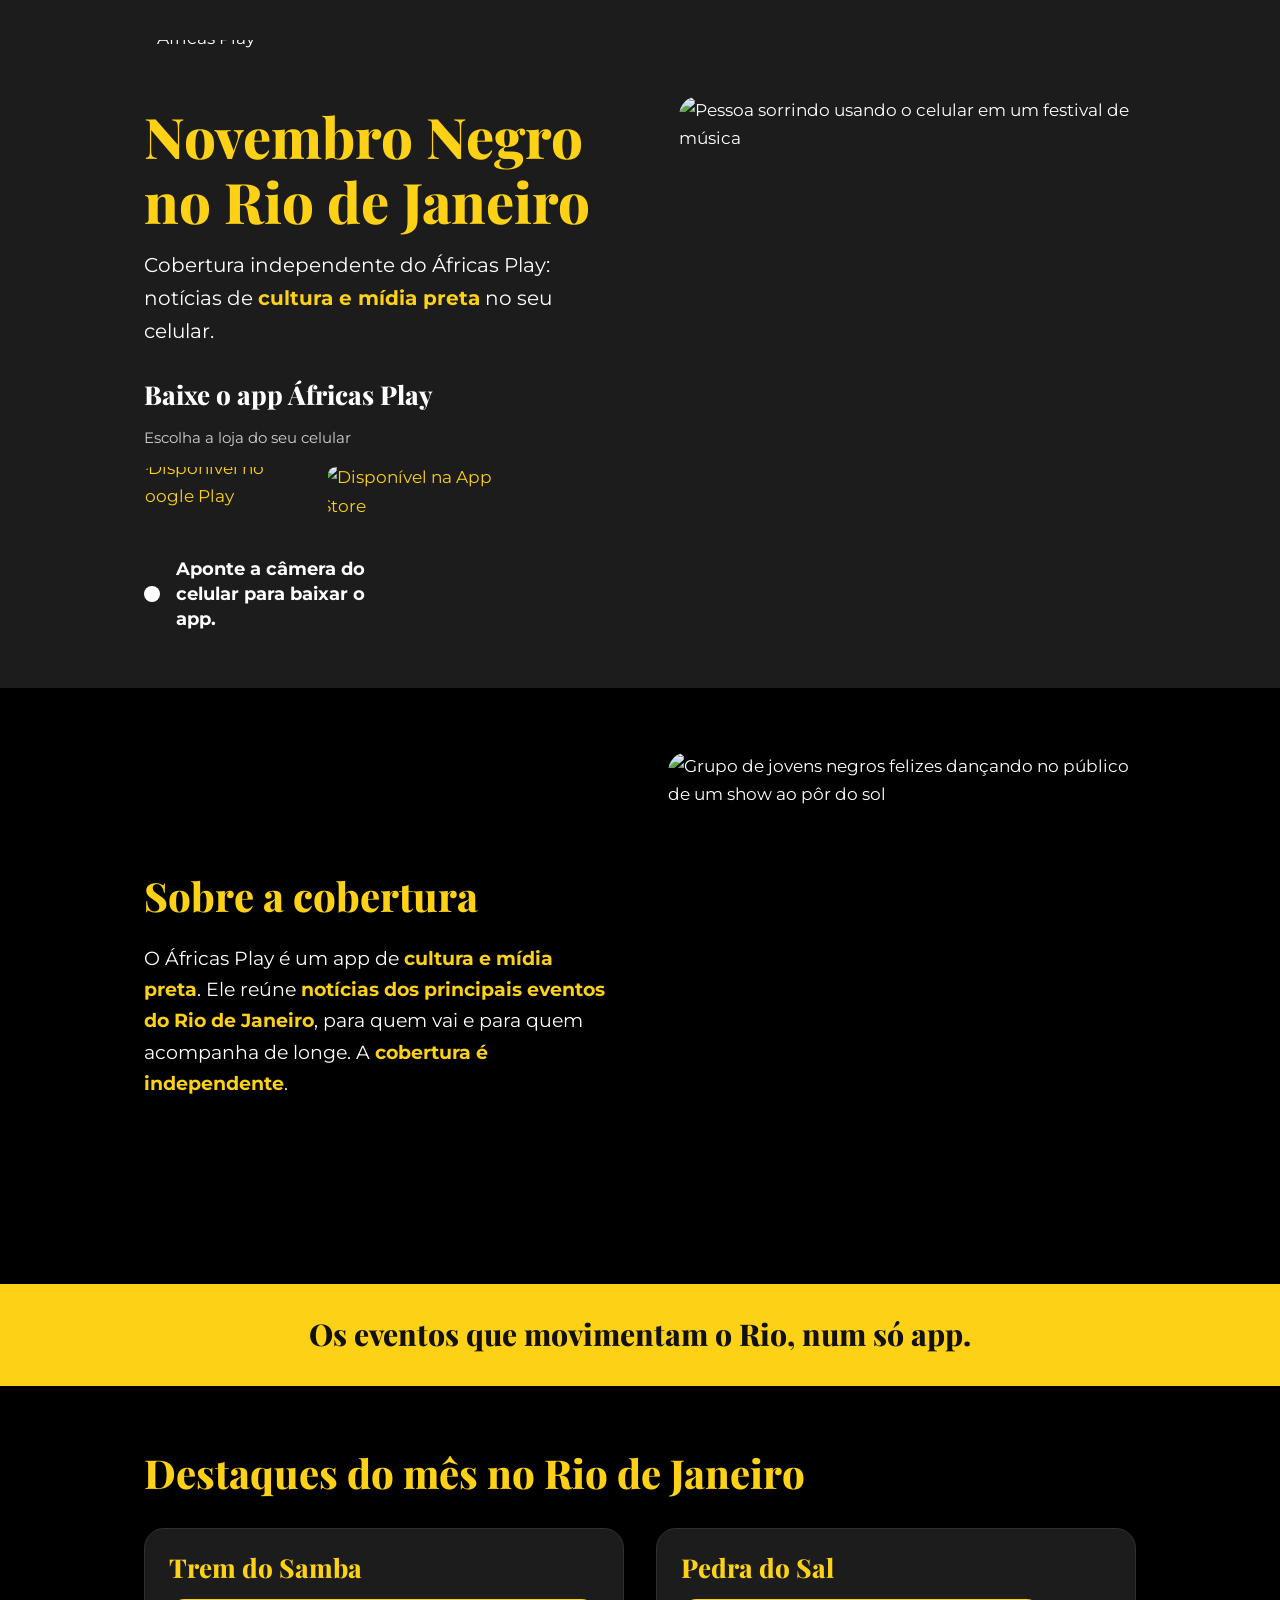
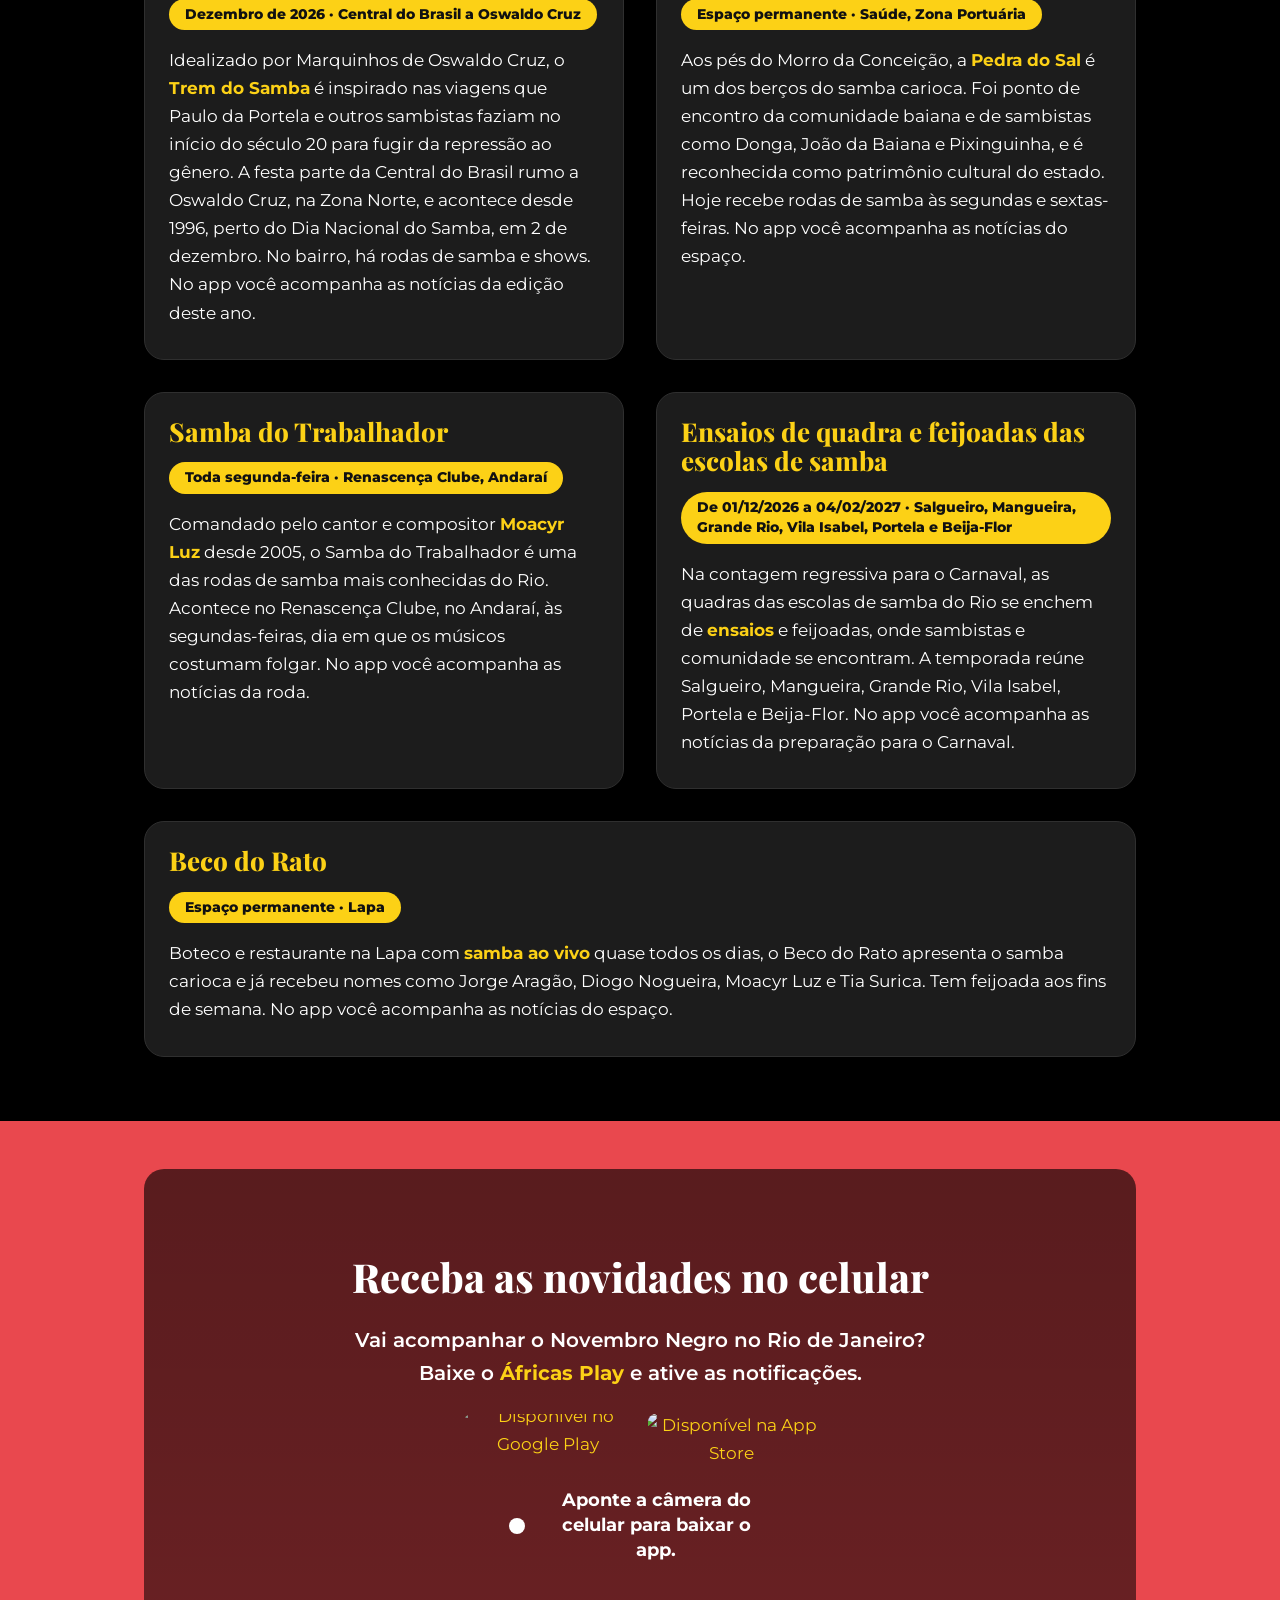
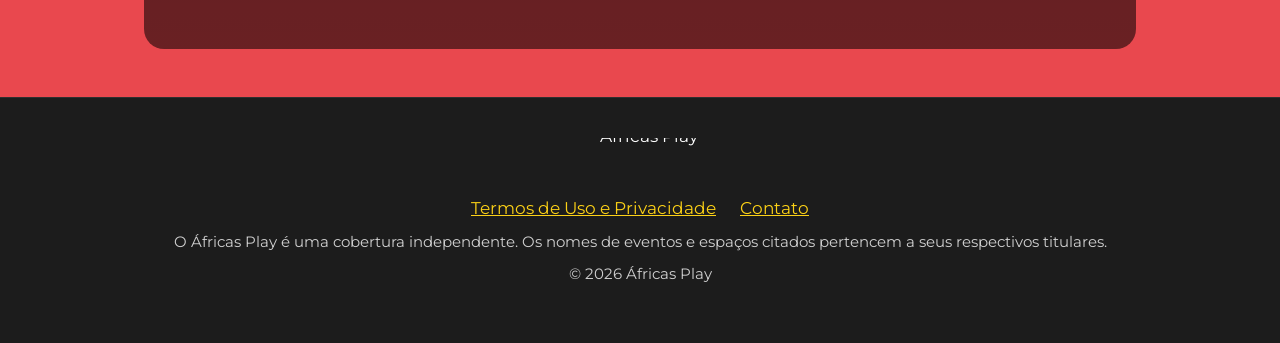
==== rio/index.html @ c252a5e0 "Fotos dos eventos de São Paulo Co-Authored-By: Claude Sonnet 5.5 <noreply@anthropic.com> Claude-Sess" ====
<!DOCTYPE html>
<html lang="pt-BR">
<head>
<meta charset="utf-8">
<meta name="viewport" content="width=device-width, initial-scale=1">
<title>Novembro Negro no Rio de Janeiro: cobertura | Áfricas Play</title>
<meta name="description" content="Cobertura independente do Novembro Negro no Rio de Janeiro: Pequena África, Trem do Samba, Pedra do Sal, Samba do Trabalhador e mais. Notícias de cultura e mídia preta no celular.">
<link rel="preconnect" href="https://fonts.googleapis.com">
<link rel="preconnect" href="https://fonts.gstatic.com" crossorigin>
<link href="https://fonts.googleapis.com/css2?family=Montserrat:wght@400;600;700;800&family=Playfair+Display:wght@800&display=swap" rel="stylesheet">
<link rel="stylesheet" href="../assets/style.css?v=18">
<!-- TAG DO GOOGLE: colar aqui o código enviado pelo Ricardo (ID da conta e conversão dos botões das lojas) -->
</head>
<body>

<header class="hero">
  <div class="wrap">
    <div class="texto">
      <span class="logo"><img src="https://static.wixstatic.com/media/012519_a8b323e52d314d22ae9a0cd8e6e044de~mv2.png" alt="Áfricas Play"></span>
      <h1>Novembro Negro no Rio de Janeiro</h1>
      <p class="lead">Cobertura independente do Áfricas Play: notícias de <span class="dest">cultura e mídia preta</span> no seu celular.</p>
      <h3 class="chamada" style="color:#fff">Baixe o app Áfricas Play</h3>
      <p class="apoio">Escolha a loja do seu celular</p>
      <div class="lojas">
          <a class="selo google" href="https://play.google.com/store/apps/details?id=br.com.app.gpu2633271.gpuc8cfd42c63ec76c640904e227254c57c&referrer=utm_source%3Dgoogle%26utm_medium%3Dcpc%26utm_campaign%3Dnovembro-negro-rj"><img src="https://static.wixstatic.com/media/012519_c8d4ccb354c3434f83b4935fdc2c54a6~mv2.png" alt="Disponível no Google Play"></a>
          <a class="selo apple" href="https://apps.apple.com/br/app/%C3%A1fricas-play/id6448585492?ct=novembro-negro-rj&pt=119301016&mt=8"><img src="https://static.wixstatic.com/media/012519_9f541dc2af304e07b7ebf1a089ec97e9~mv2.png" alt="Disponível na App Store"></a>
        </div>
      <div class="qr"><div class="caixa" id="qr-code" data-cidade="rj"></div><span>Aponte a câmera do celular para baixar o app.</span></div>
    </div>
    <img class="foto" src="https://static.wixstatic.com/media/012519_f97d0c8d10b645b1a979c262321becd8~mv2.webp/v1/fill/w_900,h_800,al_c,q_80/hero.webp" alt="Pessoa sorrindo usando o celular em um festival de música">
  </div>
</header>

<main>
  <section class="sobre">
    <div class="wrap">
      <div class="sobre-texto">
        <h2>Sobre a cobertura</h2>
        <p>O Áfricas Play é um app de <span class="dest">cultura e mídia preta</span>. Ele reúne <span class="dest">notícias dos principais eventos do Rio de Janeiro</span>, para quem vai e para quem acompanha de longe. A <span class="dest">cobertura é independente</span>.</p>
      </div>
      <img class="foto-sobre" src="https://static.wixstatic.com/media/012519_da2d451cfa8640019cf0def2b7865b64~mv2.webp/v1/fill/w_900,h_900,al_c,q_80/publico.webp" alt="Grupo de jovens negros felizes dançando no público de um show ao pôr do sol">
    </div>
  </section>

  <div class="faixa"><p>Os eventos que movimentam o Rio, num só app.</p></div>

  <section id="destaques">
    <div class="wrap">
      <h2>Destaques do mês no Rio de Janeiro</h2>
      <div class="cartoes">
        <article class="evento" data-inicio="2026-11-09" data-fim="2026-11-28">
          <div class="corpo">
            <h3>Baile Charme de Madureira</h3>
            <span class="quando">28/11/2026 · Casa do Marinheiro, Penha</span>
            <p>O charme é um dos pilares da cultura dos bailes da Zona Norte do Rio e tem no Viaduto de Madureira um de seus maiores símbolos. Entre passinhos e <span class="dest">R&amp;B</span>, o baile reúne gerações na dança e faz parte da cena black carioca. No app você acompanha as notícias do Baile Charme de Madureira.</p>
          </div>
        </article>
        <article class="evento" data-inicio="2026-11-09" data-fim="2026-11-30">
          <div class="corpo">
            <h3>Pequena África: Cais do Valongo, MUHCAB e Instituto Pretos Novos</h3>
            <span class="quando">Espaço permanente · Saúde e Gamboa, Zona Portuária</span>
            <p>A <span class="dest">Pequena África</span> é a região da Zona Portuária que abrange Saúde, Gamboa e Santo Cristo. O <span class="dest">Cais do Valongo</span>, Patrimônio Mundial da UNESCO desde 2017, foi o principal ponto de desembarque de africanos escravizados no Rio entre 1811 e 1831. O percurso reúne ainda o MUHCAB, museu da história e da cultura afro-brasileira, e o Instituto Pretos Novos, memorial ligado às pessoas que morreram na travessia. No app você acompanha as notícias da região.</p>
          </div>
        </article>
        <article class="evento" data-inicio="2026-11-20" data-fim="2026-12-06">
          <div class="corpo">
            <h3>Trem do Samba</h3>
            <span class="quando">Dezembro de 2026 · Central do Brasil a Oswaldo Cruz</span>
            <p>Idealizado por Marquinhos de Oswaldo Cruz, o <span class="dest">Trem do Samba</span> é inspirado nas viagens que Paulo da Portela e outros sambistas faziam no início do século 20 para fugir da repressão ao gênero. A festa parte da Central do Brasil rumo a Oswaldo Cruz, na Zona Norte, e acontece desde 1996, perto do Dia Nacional do Samba, em 2 de dezembro. No bairro, há rodas de samba e shows. No app você acompanha as notícias da edição deste ano.</p>
          </div>
        </article>
        <article class="evento" data-inicio="2026-11-09">
          <div class="corpo">
            <h3>Pedra do Sal</h3>
            <span class="quando">Espaço permanente · Saúde, Zona Portuária</span>
            <p>Aos pés do Morro da Conceição, a <span class="dest">Pedra do Sal</span> é um dos berços do samba carioca. Foi ponto de encontro da comunidade baiana e de sambistas como Donga, João da Baiana e Pixinguinha, e é reconhecida como patrimônio cultural do estado. Hoje recebe rodas de samba às segundas e sextas-feiras. No app você acompanha as notícias do espaço.</p>
          </div>
        </article>
        <article class="evento" data-inicio="2026-11-09">
          <div class="corpo">
            <h3>Samba do Trabalhador</h3>
            <span class="quando">Toda segunda-feira · Renascença Clube, Andaraí</span>
            <p>Comandado pelo cantor e compositor <span class="dest">Moacyr Luz</span> desde 2005, o Samba do Trabalhador é uma das rodas de samba mais conhecidas do Rio. Acontece no Renascença Clube, no Andaraí, às segundas-feiras, dia em que os músicos costumam folgar. No app você acompanha as notícias da roda.</p>
          </div>
        </article>
        <article class="evento" data-inicio="2026-12-01" data-fim="2027-02-04">
          <div class="corpo">
            <h3>Ensaios de quadra e feijoadas das escolas de samba</h3>
            <span class="quando">De 01/12/2026 a 04/02/2027 · Salgueiro, Mangueira, Grande Rio, Vila Isabel, Portela e Beija-Flor</span>
            <p>Na contagem regressiva para o Carnaval, as quadras das escolas de samba do Rio se enchem de <span class="dest">ensaios</span> e feijoadas, onde sambistas e comunidade se encontram. A temporada reúne Salgueiro, Mangueira, Grande Rio, Vila Isabel, Portela e Beija-Flor. No app você acompanha as notícias da preparação para o Carnaval.</p>
          </div>
        </article>
        <article class="evento" data-inicio="2026-12-01">
          <div class="corpo">
            <h3>Beco do Rato</h3>
            <span class="quando">Espaço permanente · Lapa</span>
            <p>Boteco e restaurante na Lapa com <span class="dest">samba ao vivo</span> quase todos os dias, o Beco do Rato apresenta o samba carioca e já recebeu nomes como Jorge Aragão, Diogo Nogueira, Moacyr Luz e Tia Surica. Tem feijoada aos fins de semana. No app você acompanha as notícias do espaço.</p>
          </div>
        </article>

      </div>
    </div>
  </section>

  <section class="final">
    <div class="wrap">
      <div class="cartao-final">
        <h2>Receba as novidades no celular</h2>
        <p>Vai acompanhar o Novembro Negro no Rio de Janeiro? Baixe o <span class="dest">Áfricas Play</span> e ative as notificações.</p>
        <div class="lojas">
          <a class="selo google" href="https://play.google.com/store/apps/details?id=br.com.app.gpu2633271.gpuc8cfd42c63ec76c640904e227254c57c&referrer=utm_source%3Dgoogle%26utm_medium%3Dcpc%26utm_campaign%3Dnovembro-negro-rj"><img src="https://static.wixstatic.com/media/012519_c8d4ccb354c3434f83b4935fdc2c54a6~mv2.png" alt="Disponível no Google Play"></a>
          <a class="selo apple" href="https://apps.apple.com/br/app/%C3%A1fricas-play/id6448585492?ct=novembro-negro-rj&pt=119301016&mt=8"><img src="https://static.wixstatic.com/media/012519_9f541dc2af304e07b7ebf1a089ec97e9~mv2.png" alt="Disponível na App Store"></a>
        </div>
        <div class="qr"><div class="caixa" id="qr-code-2" data-cidade="rj"></div><span>Aponte a câmera do celular para baixar o app.</span></div>
      </div>
    </div>
  </section>
</main>

<footer>
  <div class="wrap">
    <span class="logo"><img src="https://static.wixstatic.com/media/012519_a8b323e52d314d22ae9a0cd8e6e044de~mv2.png" alt="Áfricas Play"></span>
    <p><a href="https://www.africas.com.br/termos-de-uso-e-privacidade">Termos de Uso e Privacidade</a><a href="mailto:contato@africasplay.com.br">Contato</a></p>
    <p class="apoio">O Áfricas Play é uma cobertura independente. Os nomes de eventos e espaços citados pertencem a seus respectivos titulares.</p>
    <p class="apoio">© 2026 Áfricas Play</p>
  </div>
</footer>

<script src="https://cdnjs.cloudflare.com/ajax/libs/qrcodejs/1.0.0/qrcode.min.js"></script>
<script src="../assets/eventos.js?v=18"></script>
</body>
</html>
---- assets/style.css ----
/* ===== Sistema de design Áfricas Play (páginas de campanha) =====
   Fontes: 2 apenas. Títulos = Playfair Display 800. Todo o resto = Montserrat.
   Escala de texto: h1 56 · h2 40 · h3 26 · lead 20 · corpo 17 · apoio 15 · etiqueta 14
   Espaçamento: múltiplos de 8. Cantos: 20 (imagens e cartões) e pílula (etiquetas).
   Cores: preto #000, grafite #1c1c1c, amarelo #FCD116, vermelho #E9484E, branco. */
:root{
  --ouro:#FCD116;--preto:#000;--grafite:#1c1c1c;--borda:#2f2f2f;--texto:#fff;--suave:#d0d0d0;--vermelho:#E9484E;
  --titulo:'Playfair Display',Georgia,serif;--corpo:'Montserrat',Arial,sans-serif;--raio:20px;
}
*{box-sizing:border-box}
body{margin:0;background:var(--preto);color:var(--texto);font-family:var(--corpo);font-size:17px;line-height:1.65}
a{color:var(--ouro)}
h1,h2,h3{font-family:var(--titulo);font-weight:800;line-height:1.15;margin:0}
h1{font-size:clamp(36px,6vw,56px);color:var(--ouro)}
h2{font-size:clamp(30px,4.5vw,40px);color:var(--ouro)}
h3{font-size:26px;color:var(--ouro)}
p{margin:0}
.wrap{max-width:1040px;margin:0 auto;padding:0 24px}
.dest{color:var(--ouro);font-weight:700}
.lead{font-size:20px}
.apoio{font-size:15px;color:var(--suave)}

/* Logo e selos: recortados nas bordas transparentes para ficarem alinhados e do mesmo tamanho */
.logo{display:block;position:relative;overflow:hidden;width:200px;aspect-ratio:479/77}
.logo img{position:absolute;width:104.4%;left:-1.67%;top:-49.4%}
.selo{display:block;position:relative;overflow:hidden;width:168px;aspect-ratio:3.36/1;border-radius:8px}
.selo img{position:absolute;height:auto}
.selo.google img{width:114.5%;left:-7.27%;top:-24.4%}
.selo.apple img{width:108.3%;left:-4.17%;top:-6.18%}
.lojas{display:flex;gap:16px;flex-wrap:wrap;align-items:center}
@media (max-width:420px){.selo{width:calc((100vw - 64px) / 2)}.lojas{flex-wrap:nowrap;gap:16px}}

/* QR code: um só, serve para as duas lojas */
.qr{display:none;align-items:center;gap:16px;margin-top:24px}
.qr .caixa{background:#fff;padding:8px;border-radius:12px;line-height:0}
.qr span{font-size:18px;font-weight:700;color:#fff;max-width:230px;line-height:1.4}
@media (hover:hover) and (min-width:900px){.qr{display:flex}}

/* Topo */
.hero{background:var(--grafite);padding:40px 0 56px}
.hero .wrap{display:grid;grid-template-columns:1fr;gap:32px;align-items:center}
.hero .texto{display:grid;gap:16px;justify-items:start}
.hero .logo{margin-bottom:16px}
.hero .chamada{margin-top:16px}
.hero .foto{width:100%;display:block;border-radius:var(--raio);aspect-ratio:4/3;object-fit:cover}
@media (min-width:900px){
  .hero .wrap{grid-template-columns:1.05fr 1fr;gap:56px}
  .hero .foto{aspect-ratio:1/1.05}
}

section{padding:64px 0}
.sobre .wrap{display:grid;grid-template-columns:minmax(0,1fr);gap:32px;align-items:center}
.sobre p{font-size:19px}
.sobre h2{margin-bottom:24px}
.foto-sobre{width:100%;display:block;border-radius:var(--raio);aspect-ratio:1/1;object-fit:cover}
@media (min-width:900px){.sobre .wrap{grid-template-columns:1fr 1fr;gap:56px}}
.faixa{background:var(--ouro);color:#111;text-align:center;padding:32px 24px}
.faixa p{font-family:var(--titulo);font-weight:800;font-size:clamp(22px,3.4vw,30px);line-height:1.25}

/* Cartões dos eventos */
#destaques h2{margin-bottom:32px}
.cartoes{display:grid;grid-template-columns:1fr;gap:24px}
.evento{background:var(--grafite);border:1px solid var(--borda);border-radius:var(--raio);overflow:hidden}
.evento .foto{display:block;position:relative;height:210px;overflow:hidden;background:#000}
.evento .foto img{position:absolute;inset:0;width:100%;height:100%;object-fit:cover}
.evento .f1 img{object-fit:contain}
.evento .f2 img{object-position:50% 8%}
.evento .f6 img{object-position:50% 40%}
.evento .f8 img{object-position:50% 33%}
.evento .f4 img{object-position:50% 40%}
.credito{position:absolute;left:16px;bottom:16px;background:rgba(0,0,0,.6);color:#fff;font-size:12px;font-weight:600;line-height:1.4;padding:4px 12px;border-radius:999px}
.evento .corpo{padding:24px 24px 32px;display:grid;gap:16px;justify-items:start}
.evento p{font-size:17px}
.quando{display:inline-block;background:var(--ouro);color:#111;font-weight:800;font-size:14px;line-height:1.4;padding:6px 16px;border-radius:999px}
@media (min-width:900px){
  .cartoes{grid-template-columns:1fr 1fr;gap:32px}
  .cartoes .evento.largo{grid-column:1/-1}
  .evento .foto{height:240px}
}

/* Chamada final com foto de show */
.final{background:var(--vermelho);padding:48px 0}
.cartao-final{border-radius:var(--raio);overflow:hidden;min-height:480px;display:grid;grid-template-columns:minmax(0,1fr);gap:24px;justify-items:center;align-content:center;text-align:center;padding:56px 24px;
  background:linear-gradient(rgba(0,0,0,.62),rgba(0,0,0,.55)),url("https://static.wixstatic.com/media/012519_b7cd11eb006f4c0a98ccf4e86398e32a~mv2.webp/v1/fill/w_1400,h_900,al_c,q_80/show.webp") center/cover no-repeat}
.cartao-final h2{color:#fff}
.cartao-final p{font-size:20px;font-weight:600;max-width:620px}
.cartao-final .lojas{justify-content:center}
.cartao-final .qr{justify-content:center;margin-top:0}
@media (max-width:420px){.cartao-final{padding:48px 16px}.cartao-final .selo{width:calc((100vw - 96px) / 2)}}

footer{background:var(--grafite);border-top:1px solid var(--borda);padding:40px 0 48px;text-align:center}
footer .logo{margin:0 auto 24px}
footer p{margin:8px 0}
footer a{margin:0 12px}
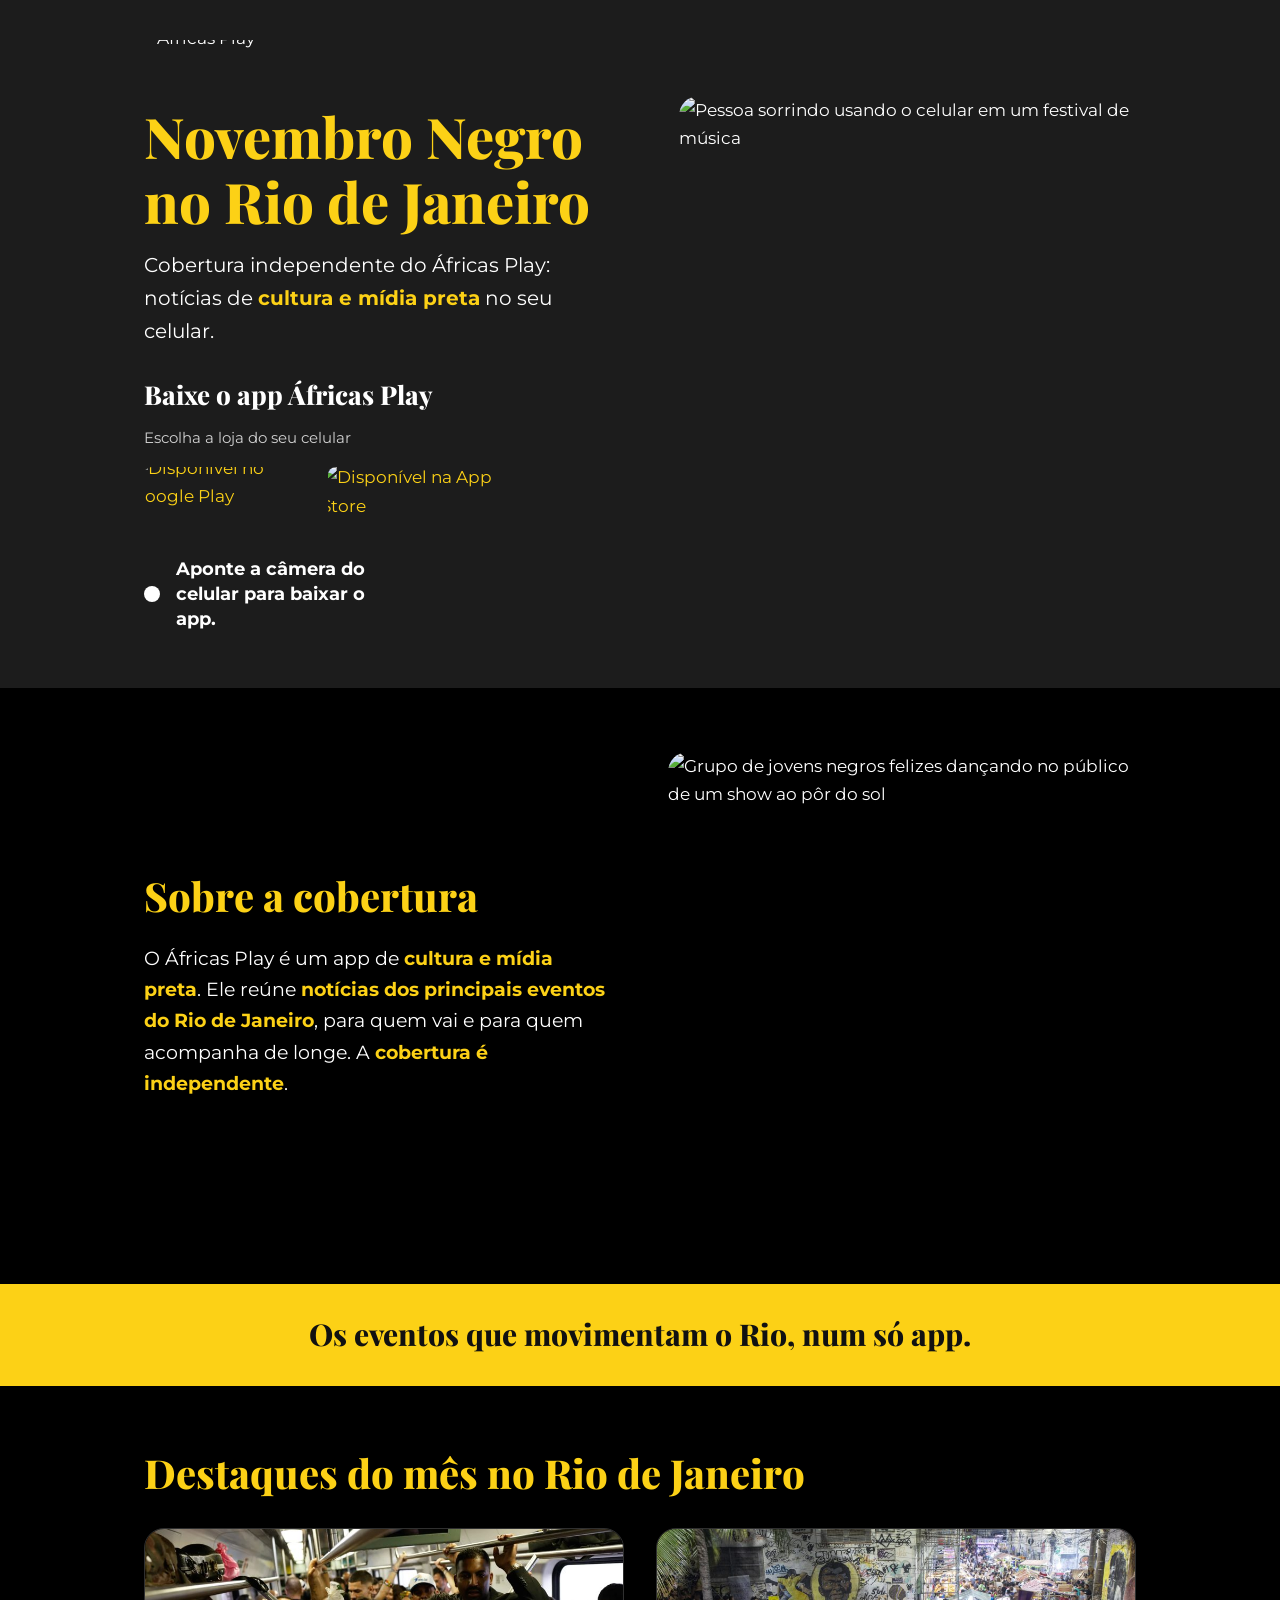
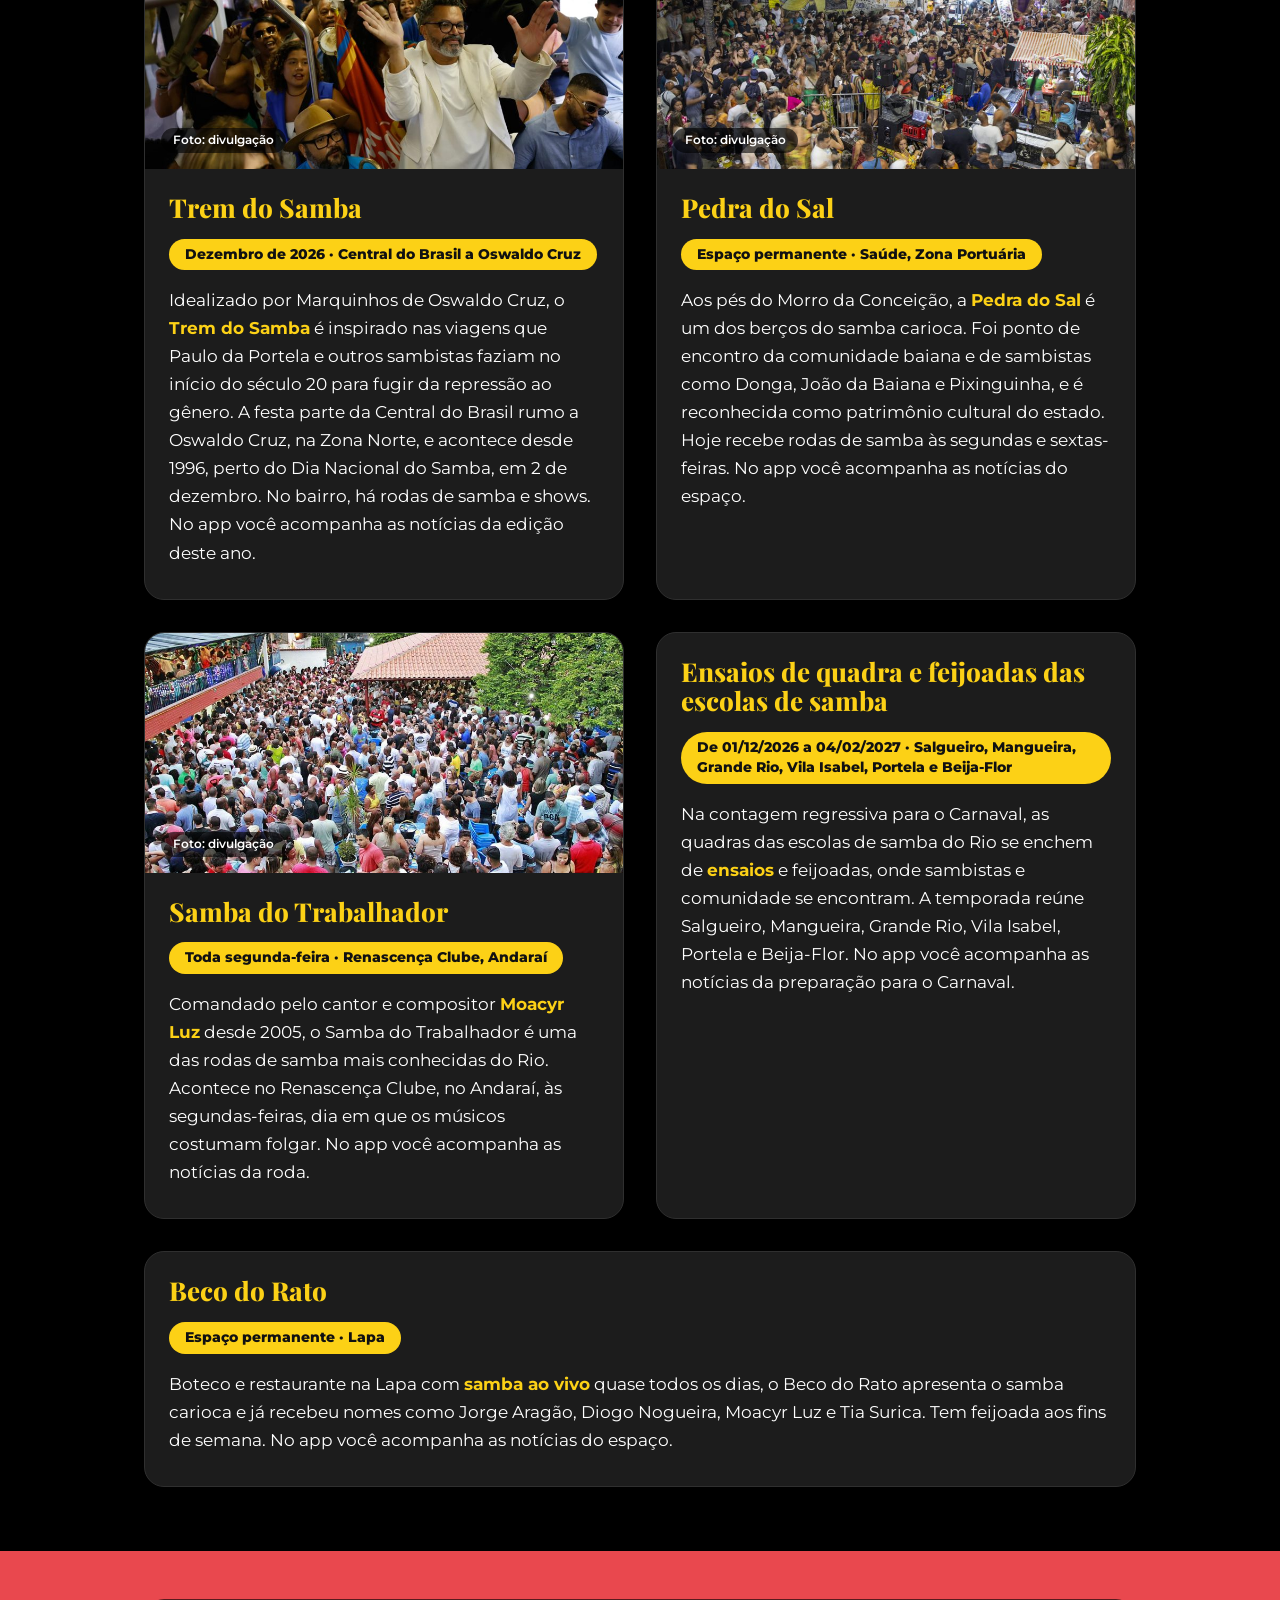
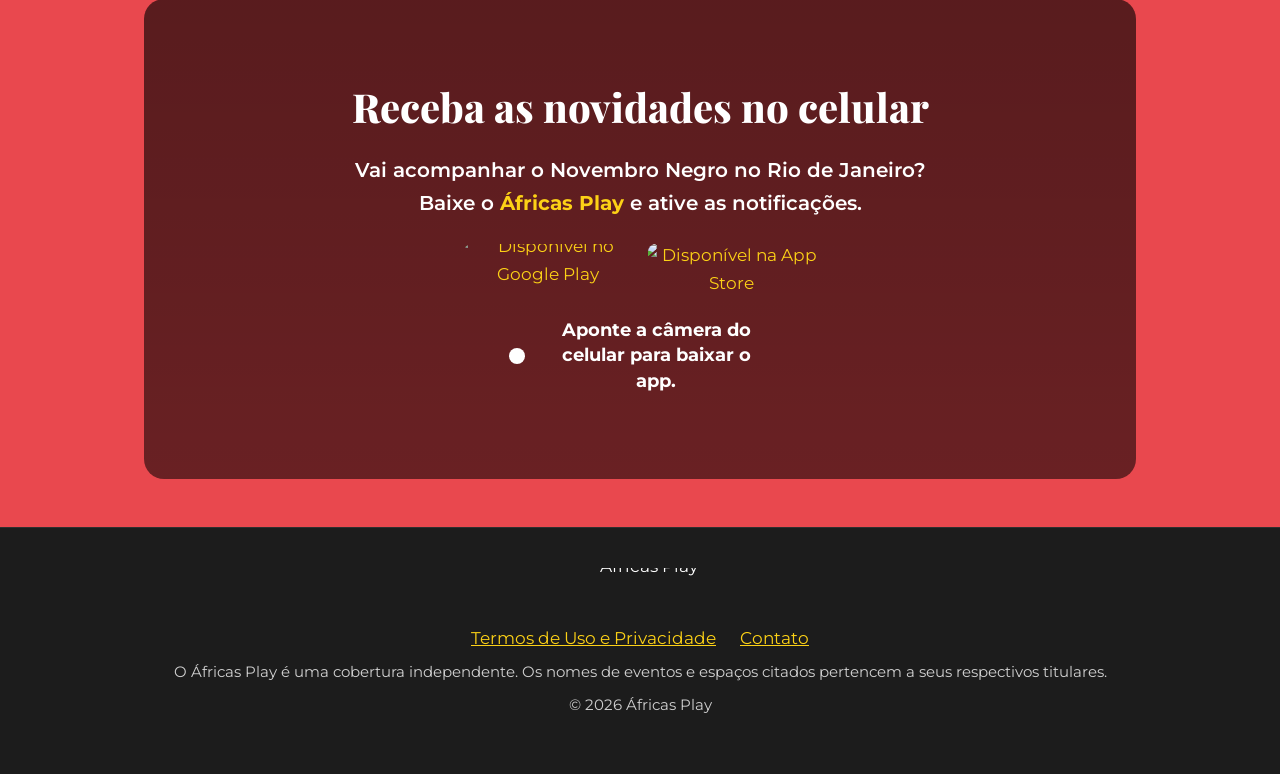
==== commit f02ac747: "Fotos dos eventos do Rio Co-Authored-By: Claude Sonnet 5.5 <noreply@anthropic.com> Claude-Session: h" ====
--- a/rio/index.html
+++ b/rio/index.html
@@ -8,7 +8,7 @@
 <link rel="preconnect" href="https://fonts.googleapis.com">
 <link rel="preconnect" href="https://fonts.gstatic.com" crossorigin>
 <link href="https://fonts.googleapis.com/css2?family=Montserrat:wght@400;600;700;800&family=Playfair+Display:wght@800&display=swap" rel="stylesheet">
-<link rel="stylesheet" href="../assets/style.css?v=18">
+<link rel="stylesheet" href="../assets/style.css?v=20">
 <!-- TAG DO GOOGLE: colar aqui o código enviado pelo Ricardo (ID da conta e conversão dos botões das lojas) -->
 </head>
 <body>
@@ -49,6 +49,7 @@
       <h2>Destaques do mês no Rio de Janeiro</h2>
       <div class="cartoes">
         <article class="evento" data-inicio="2026-11-09" data-fim="2026-11-28">
+          <div class="foto"><img src="../assets/img/baile.jpg" alt="Público dançando no Baile Charme de Madureira, sob o viaduto"><span class="credito">Foto: divulgação</span></div>
           <div class="corpo">
             <h3>Baile Charme de Madureira</h3>
             <span class="quando">28/11/2026 · Casa do Marinheiro, Penha</span>
@@ -56,6 +57,7 @@
           </div>
         </article>
         <article class="evento" data-inicio="2026-11-09" data-fim="2026-11-30">
+          <div class="foto"><img src="../assets/img/valongo.jpg" alt="Ruínas do Cais do Valongo, na Zona Portuária do Rio"><span class="credito">Foto: divulgação</span></div>
           <div class="corpo">
             <h3>Pequena África: Cais do Valongo, MUHCAB e Instituto Pretos Novos</h3>
             <span class="quando">Espaço permanente · Saúde e Gamboa, Zona Portuária</span>
@@ -63,6 +65,7 @@
           </div>
         </article>
         <article class="evento" data-inicio="2026-11-20" data-fim="2026-12-06">
+          <div class="foto"><img src="../assets/img/trem.jpg" alt="Passageiros cantando e tocando samba dentro do Trem do Samba"><span class="credito">Foto: divulgação</span></div>
           <div class="corpo">
             <h3>Trem do Samba</h3>
             <span class="quando">Dezembro de 2026 · Central do Brasil a Oswaldo Cruz</span>
@@ -70,6 +73,7 @@
           </div>
         </article>
         <article class="evento" data-inicio="2026-11-09">
+          <div class="foto"><img src="../assets/img/pedradosal.jpg" alt="Multidão na roda de samba da Pedra do Sal, à noite"><span class="credito">Foto: divulgação</span></div>
           <div class="corpo">
             <h3>Pedra do Sal</h3>
             <span class="quando">Espaço permanente · Saúde, Zona Portuária</span>
@@ -77,6 +81,7 @@
           </div>
         </article>
         <article class="evento" data-inicio="2026-11-09">
+          <div class="foto"><img src="../assets/img/sambatrab.jpg" alt="Multidão na roda do Samba do Trabalhador, no Renascença Clube"><span class="credito">Foto: divulgação</span></div>
           <div class="corpo">
             <h3>Samba do Trabalhador</h3>
             <span class="quando">Toda segunda-feira · Renascença Clube, Andaraí</span>
@@ -127,6 +132,6 @@
 </footer>
 
 <script src="https://cdnjs.cloudflare.com/ajax/libs/qrcodejs/1.0.0/qrcode.min.js"></script>
-<script src="../assets/eventos.js?v=18"></script>
+<script src="../assets/eventos.js?v=20"></script>
 </body>
 </html>
--- a/assets/style.css
+++ b/assets/style.css
@@ -66,7 +66,6 @@
 .evento .f1 img{object-fit:contain}
 .evento .f2 img{object-position:50% 8%}
 .evento .f6 img{object-position:50% 40%}
-.evento .f8 img{object-position:50% 33%}
 .evento .f4 img{object-position:50% 40%}
 .credito{position:absolute;left:16px;bottom:16px;background:rgba(0,0,0,.6);color:#fff;font-size:12px;font-weight:600;line-height:1.4;padding:4px 12px;border-radius:999px}
 .evento .corpo{padding:24px 24px 32px;display:grid;gap:16px;justify-items:start}
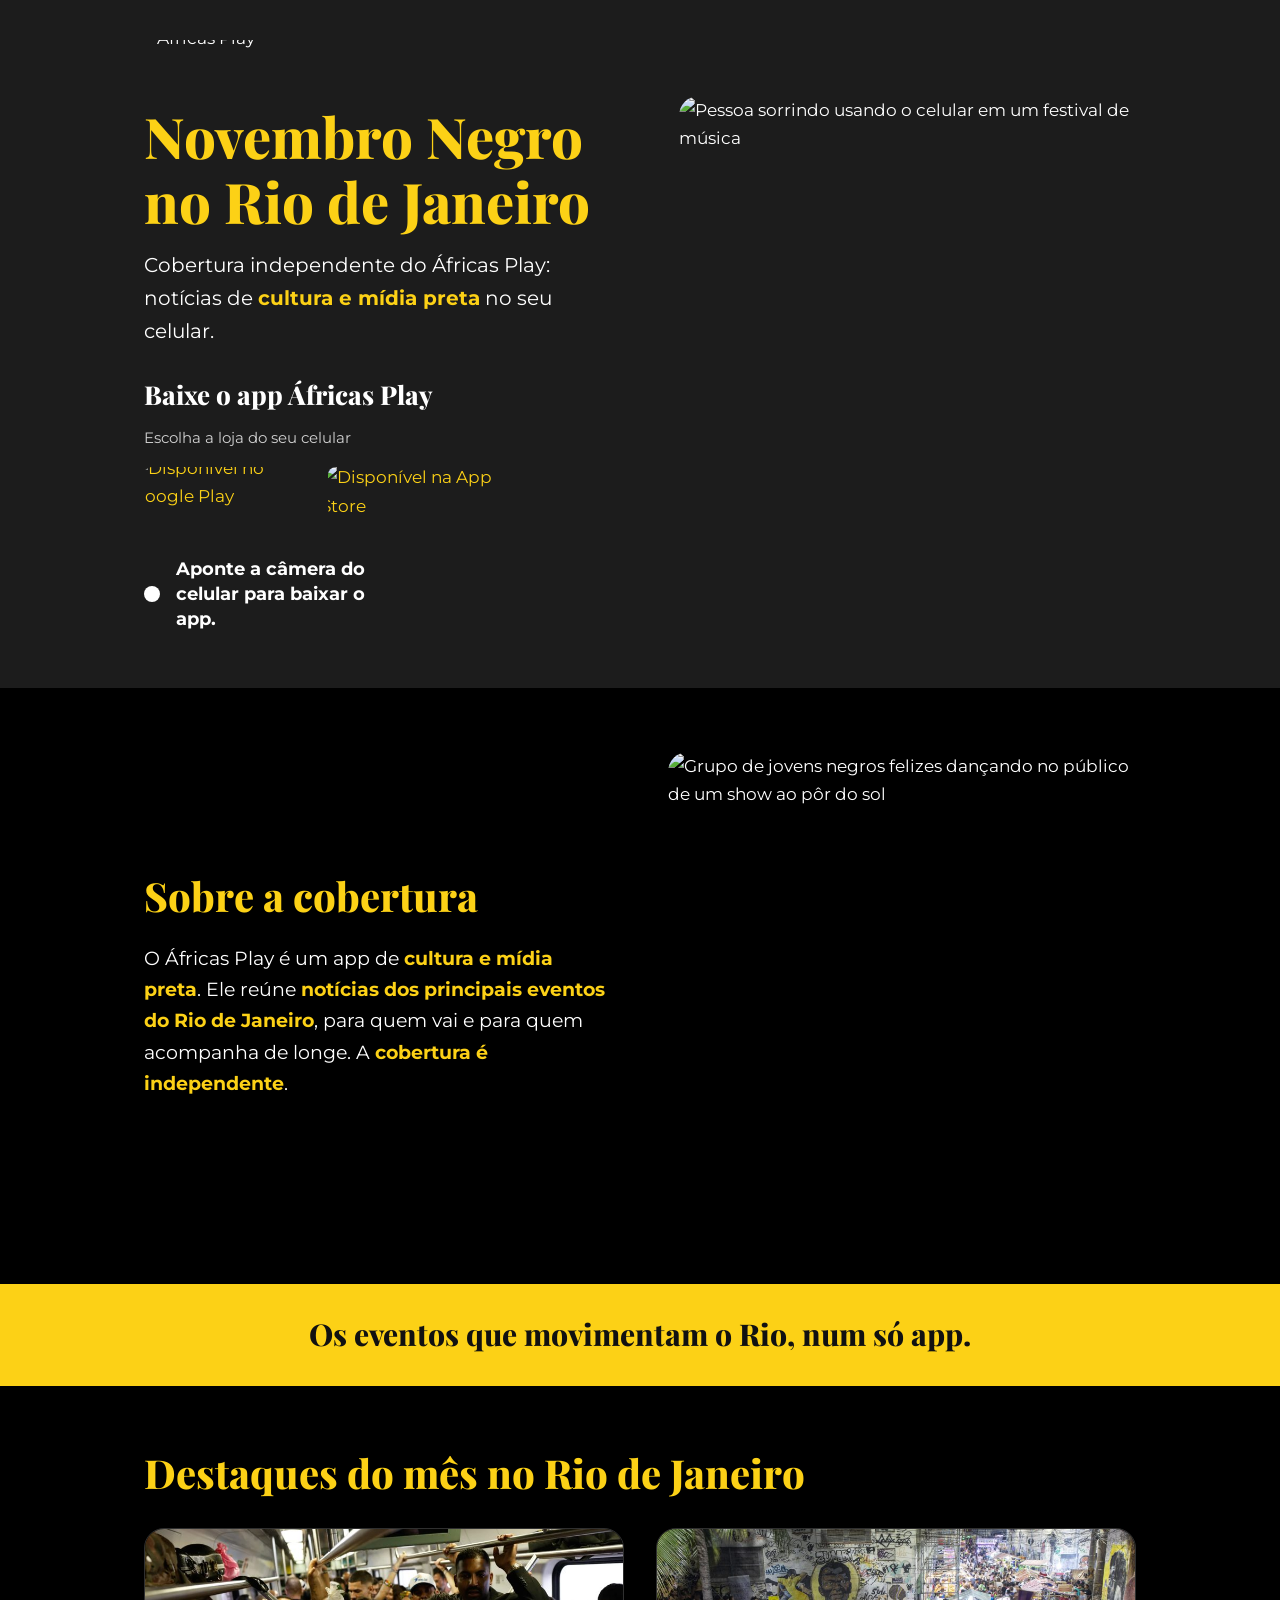
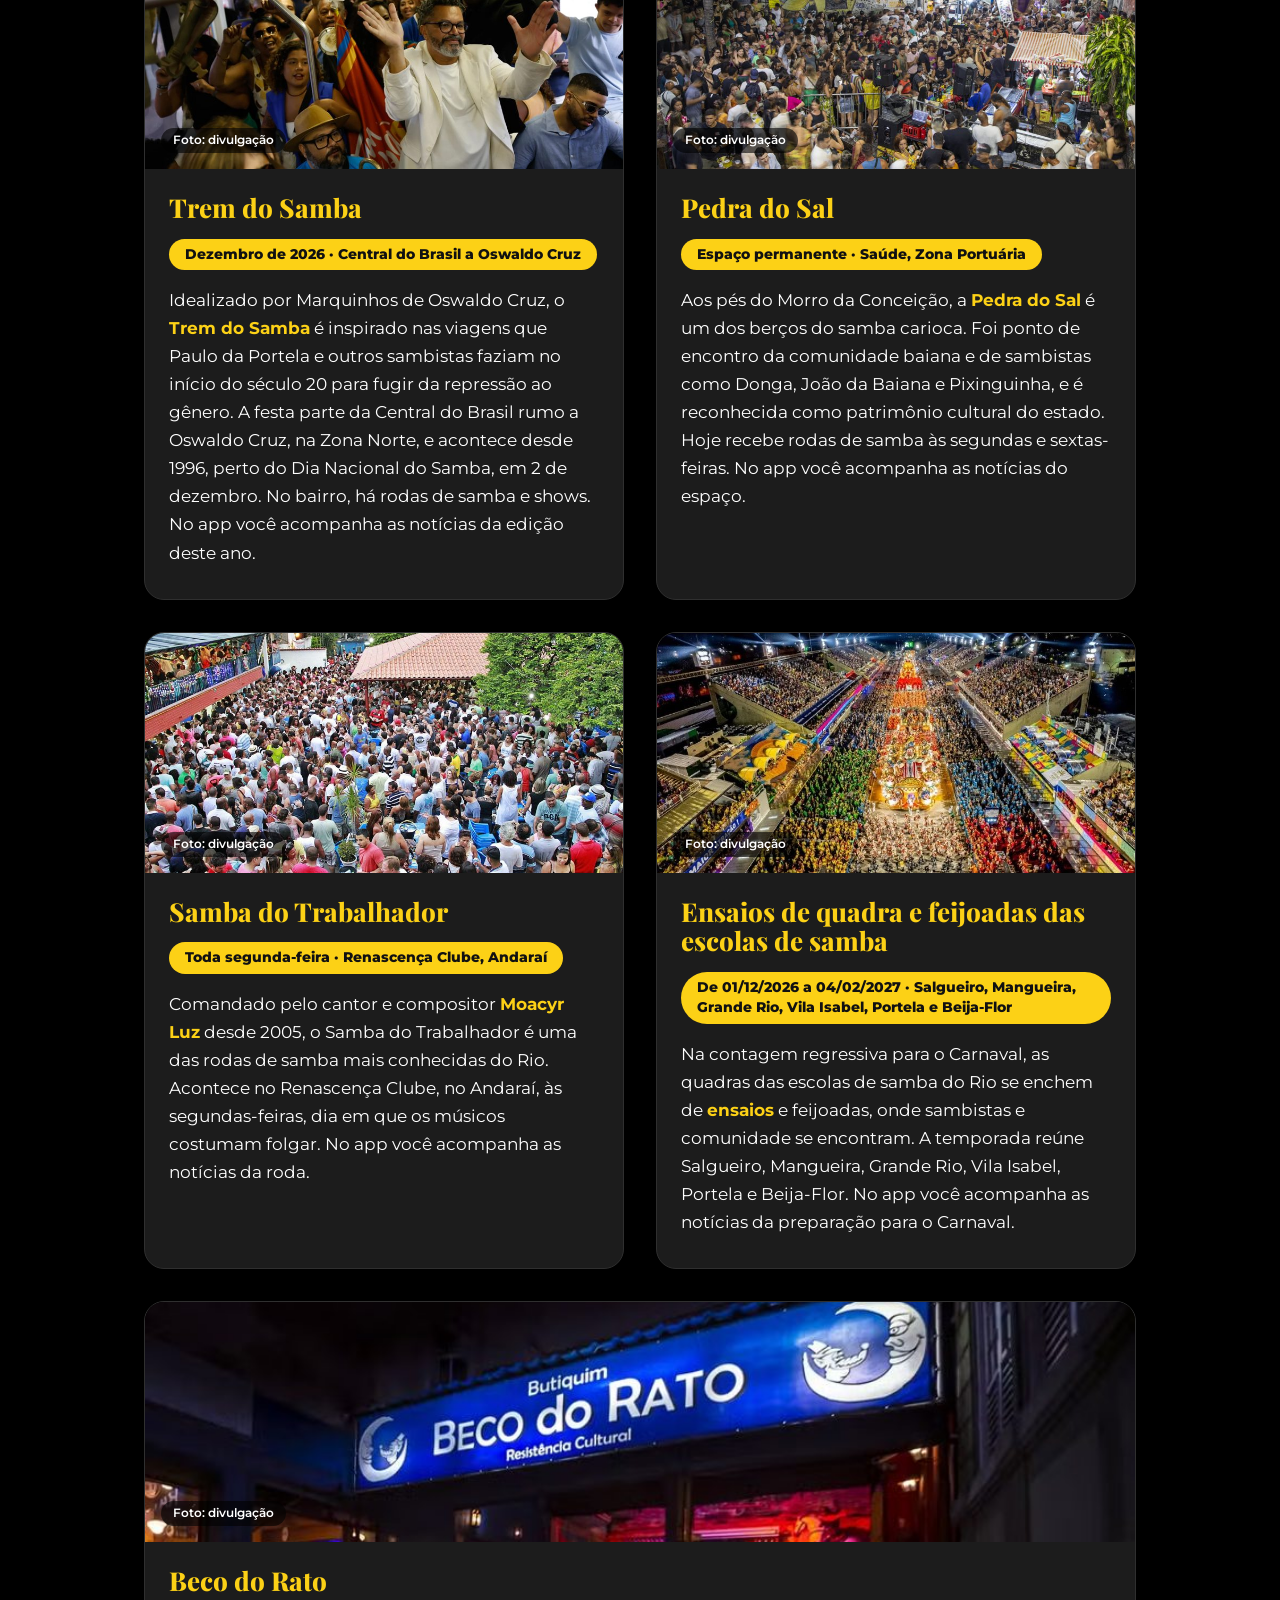
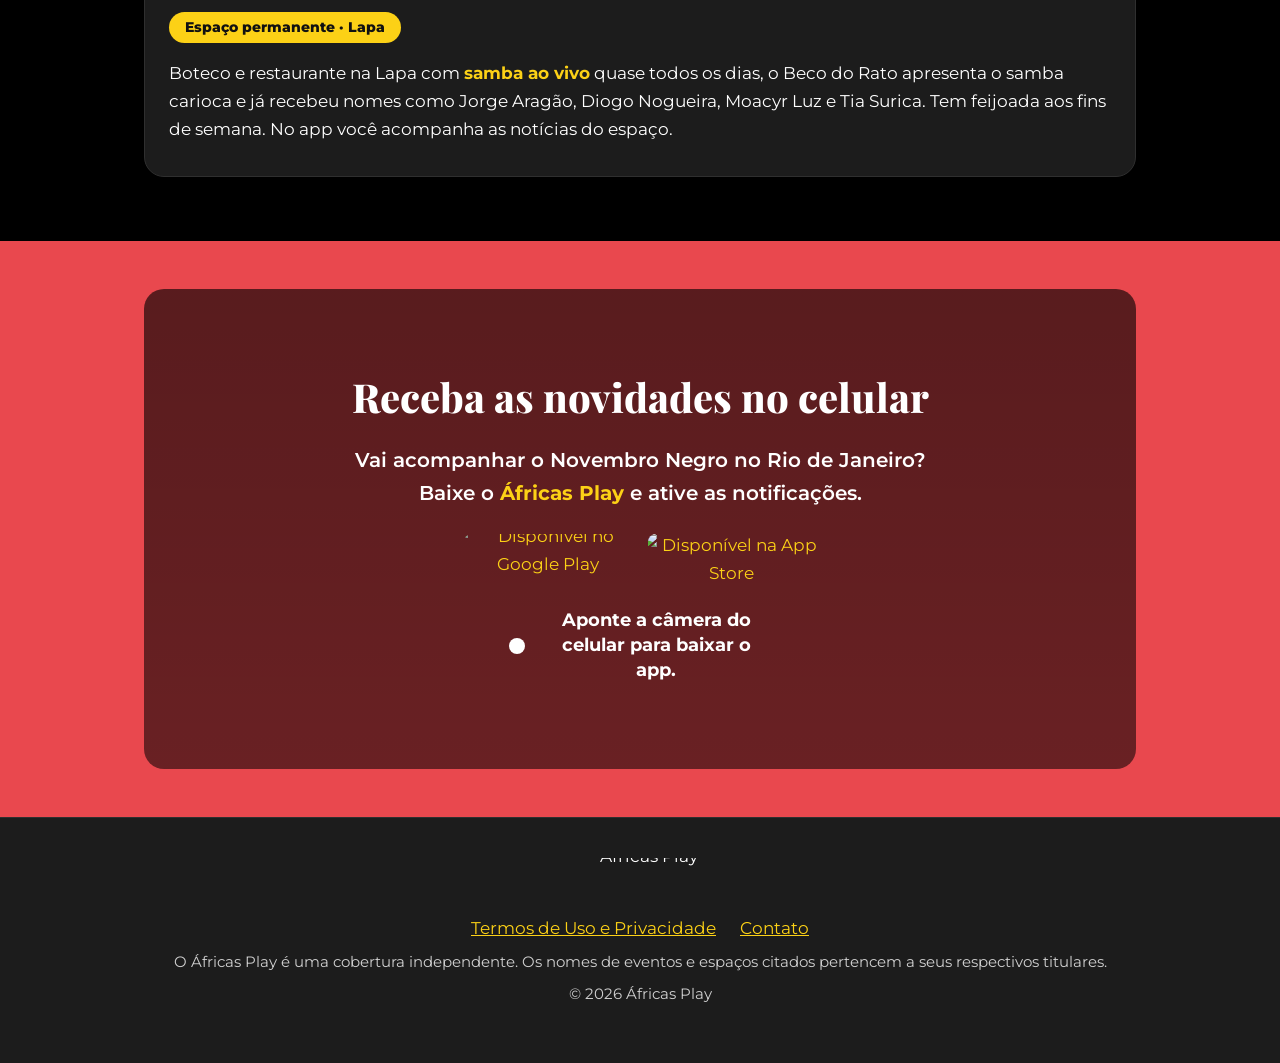
==== commit f80fcc97: "Fotos de Ensaios de quadra (Sambódromo) e Beco do Rato Co-Authored-By: Claude Sonnet 5.5 <noreply@an" ====
--- a/rio/index.html
+++ b/rio/index.html
@@ -8,7 +8,7 @@
 <link rel="preconnect" href="https://fonts.googleapis.com">
 <link rel="preconnect" href="https://fonts.gstatic.com" crossorigin>
 <link href="https://fonts.googleapis.com/css2?family=Montserrat:wght@400;600;700;800&family=Playfair+Display:wght@800&display=swap" rel="stylesheet">
-<link rel="stylesheet" href="../assets/style.css?v=20">
+<link rel="stylesheet" href="../assets/style.css?v=21">
 <!-- TAG DO GOOGLE: colar aqui o código enviado pelo Ricardo (ID da conta e conversão dos botões das lojas) -->
 </head>
 <body>
@@ -89,6 +89,7 @@
           </div>
         </article>
         <article class="evento" data-inicio="2026-12-01" data-fim="2027-02-04">
+          <div class="foto"><img src="../assets/img/sambodromo.jpg" alt="Sambódromo da Marquês de Sapucaí visto de cima, com escola desfilando"><span class="credito">Foto: divulgação</span></div>
           <div class="corpo">
             <h3>Ensaios de quadra e feijoadas das escolas de samba</h3>
             <span class="quando">De 01/12/2026 a 04/02/2027 · Salgueiro, Mangueira, Grande Rio, Vila Isabel, Portela e Beija-Flor</span>
@@ -96,6 +97,7 @@
           </div>
         </article>
         <article class="evento" data-inicio="2026-12-01">
+          <div class="foto"><img src="../assets/img/becodorato.jpg" alt="Multidão no Beco do Rato, no centro do Rio"><span class="credito">Foto: divulgação</span></div>
           <div class="corpo">
             <h3>Beco do Rato</h3>
             <span class="quando">Espaço permanente · Lapa</span>
@@ -132,6 +134,6 @@
 </footer>
 
 <script src="https://cdnjs.cloudflare.com/ajax/libs/qrcodejs/1.0.0/qrcode.min.js"></script>
-<script src="../assets/eventos.js?v=20"></script>
+<script src="../assets/eventos.js?v=21"></script>
 </body>
 </html>
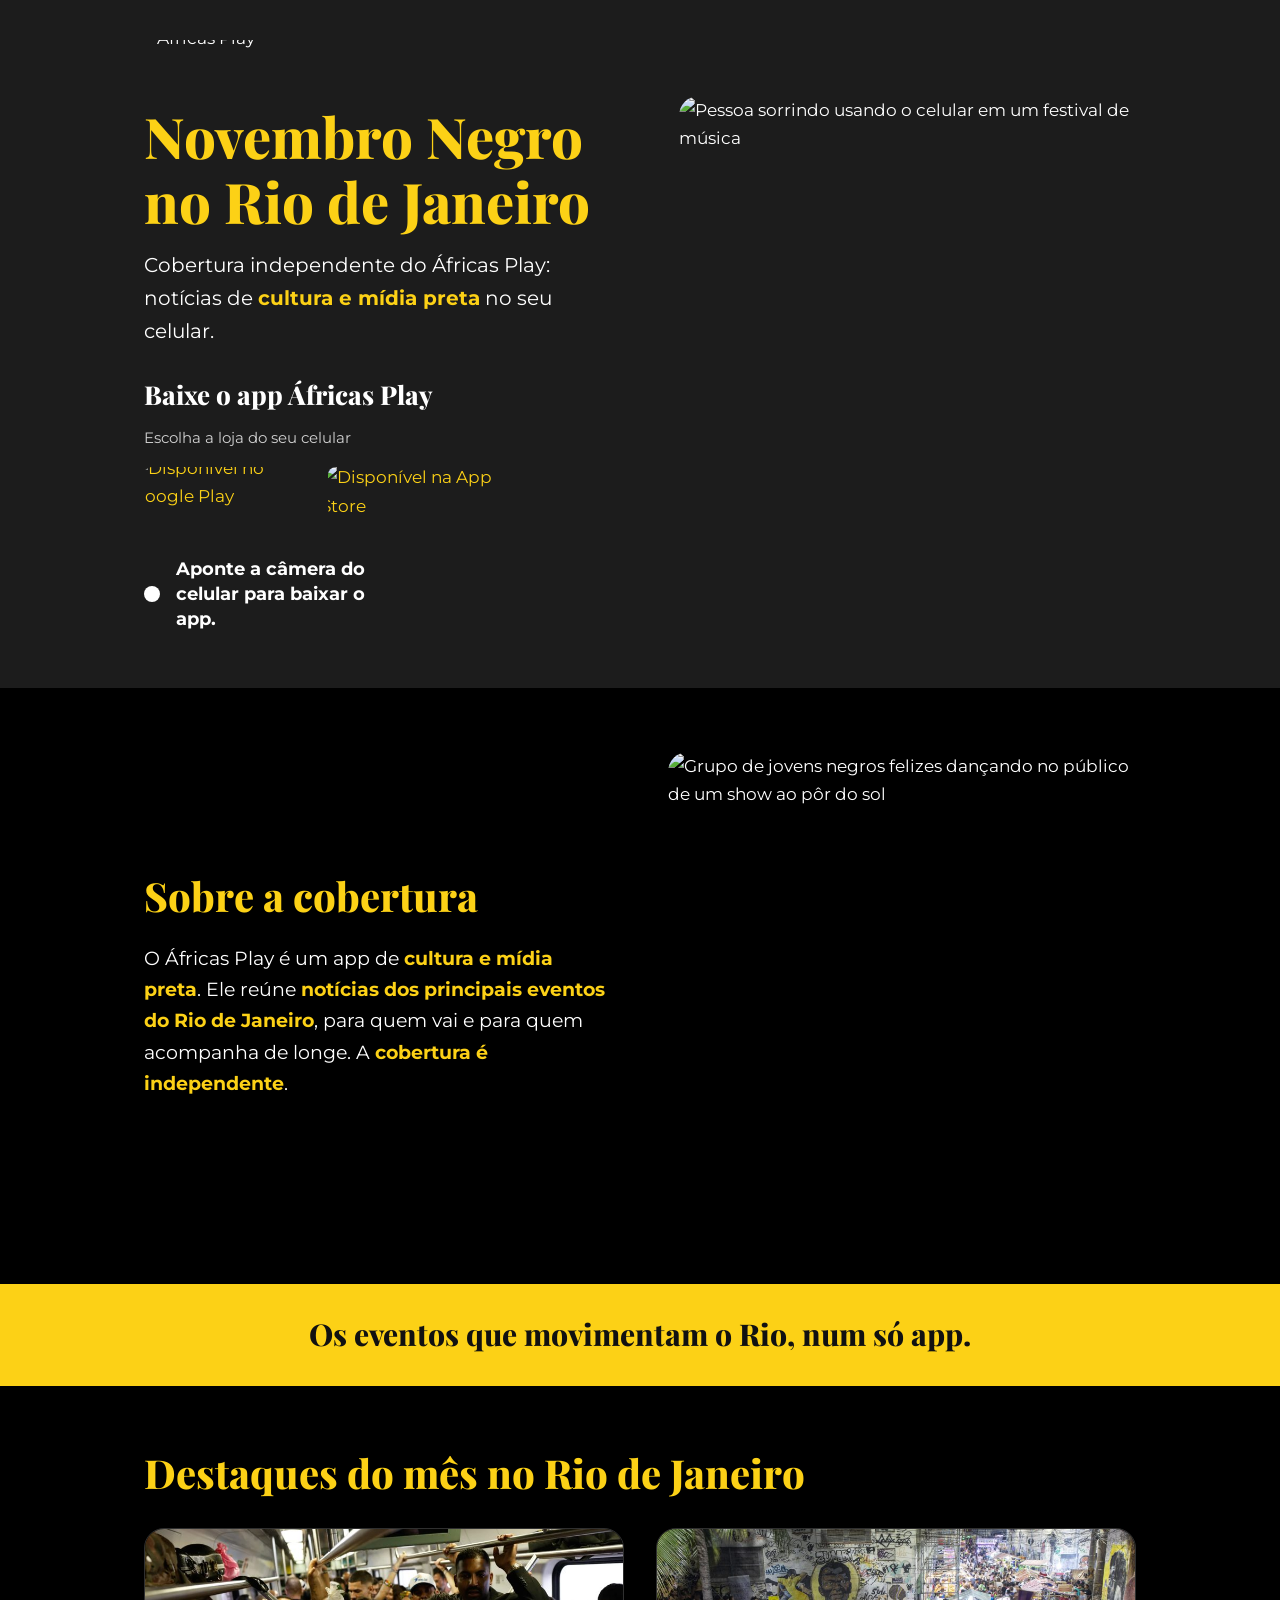
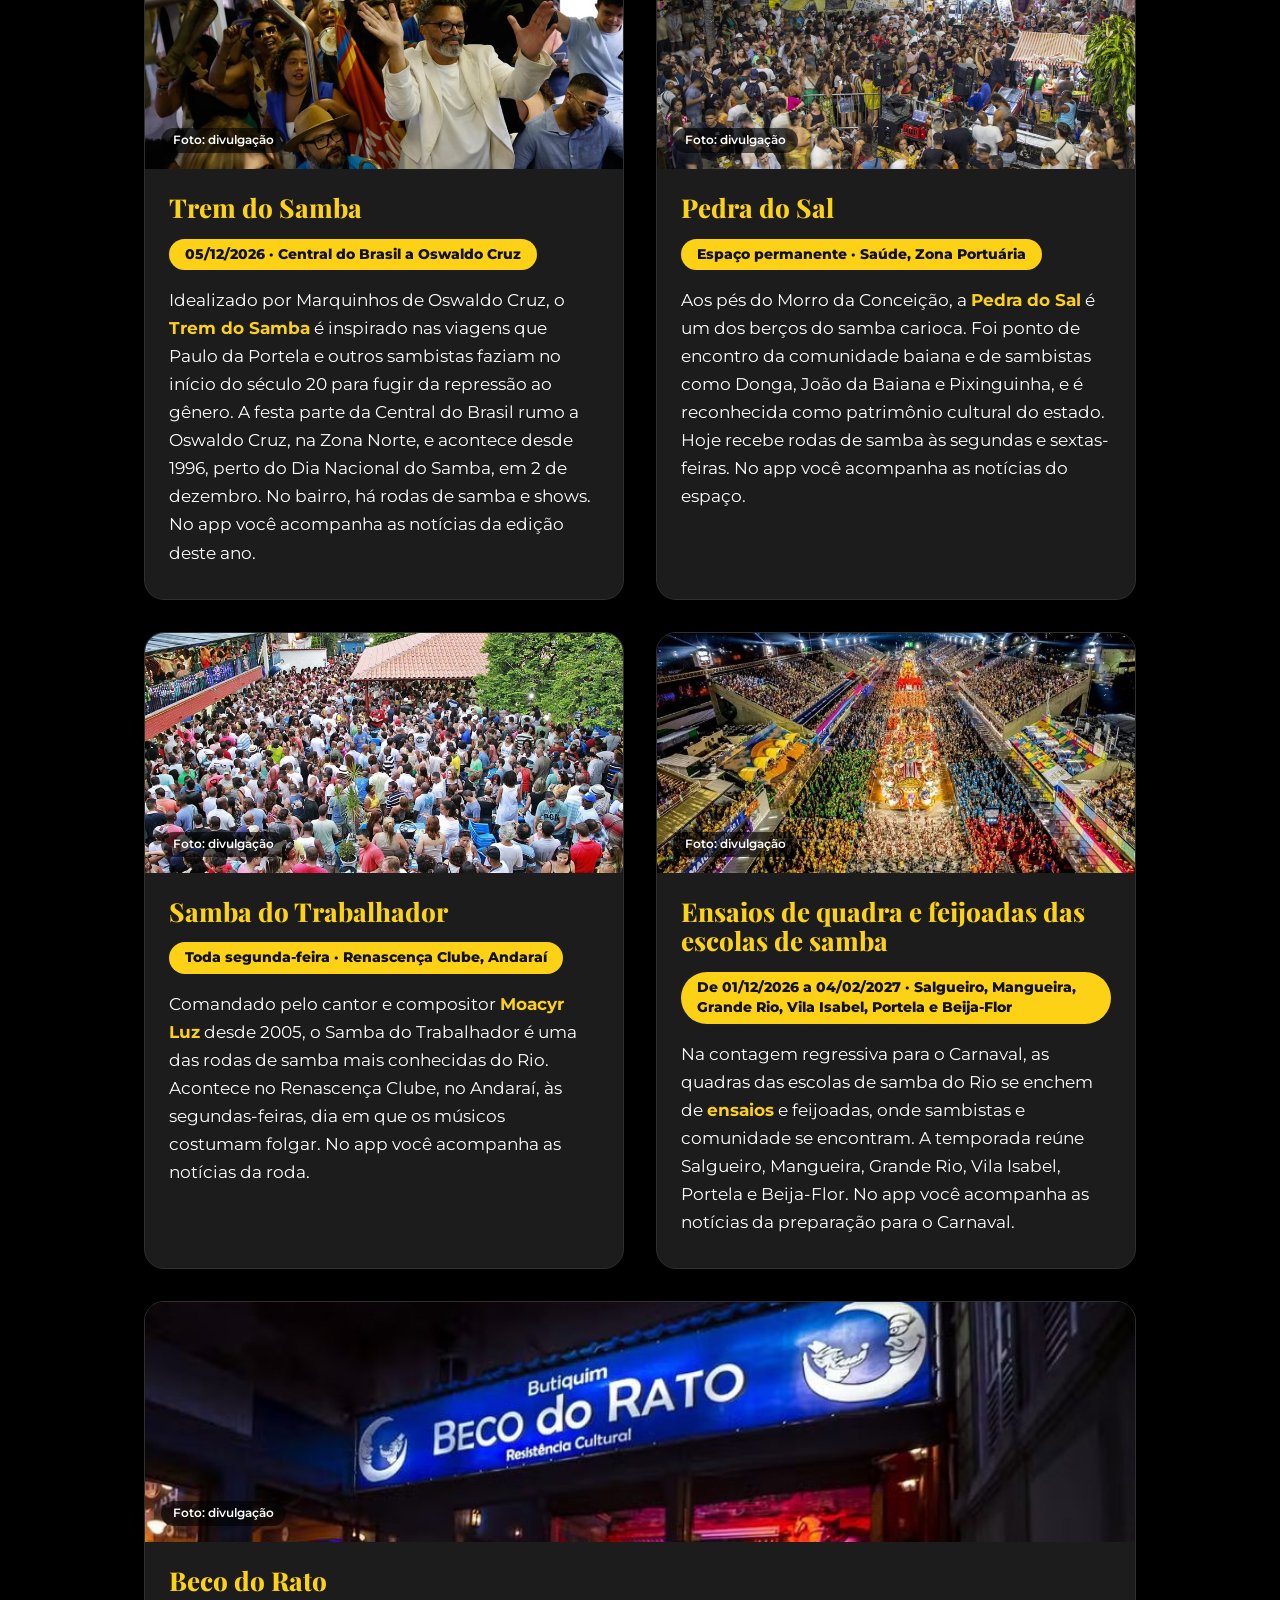
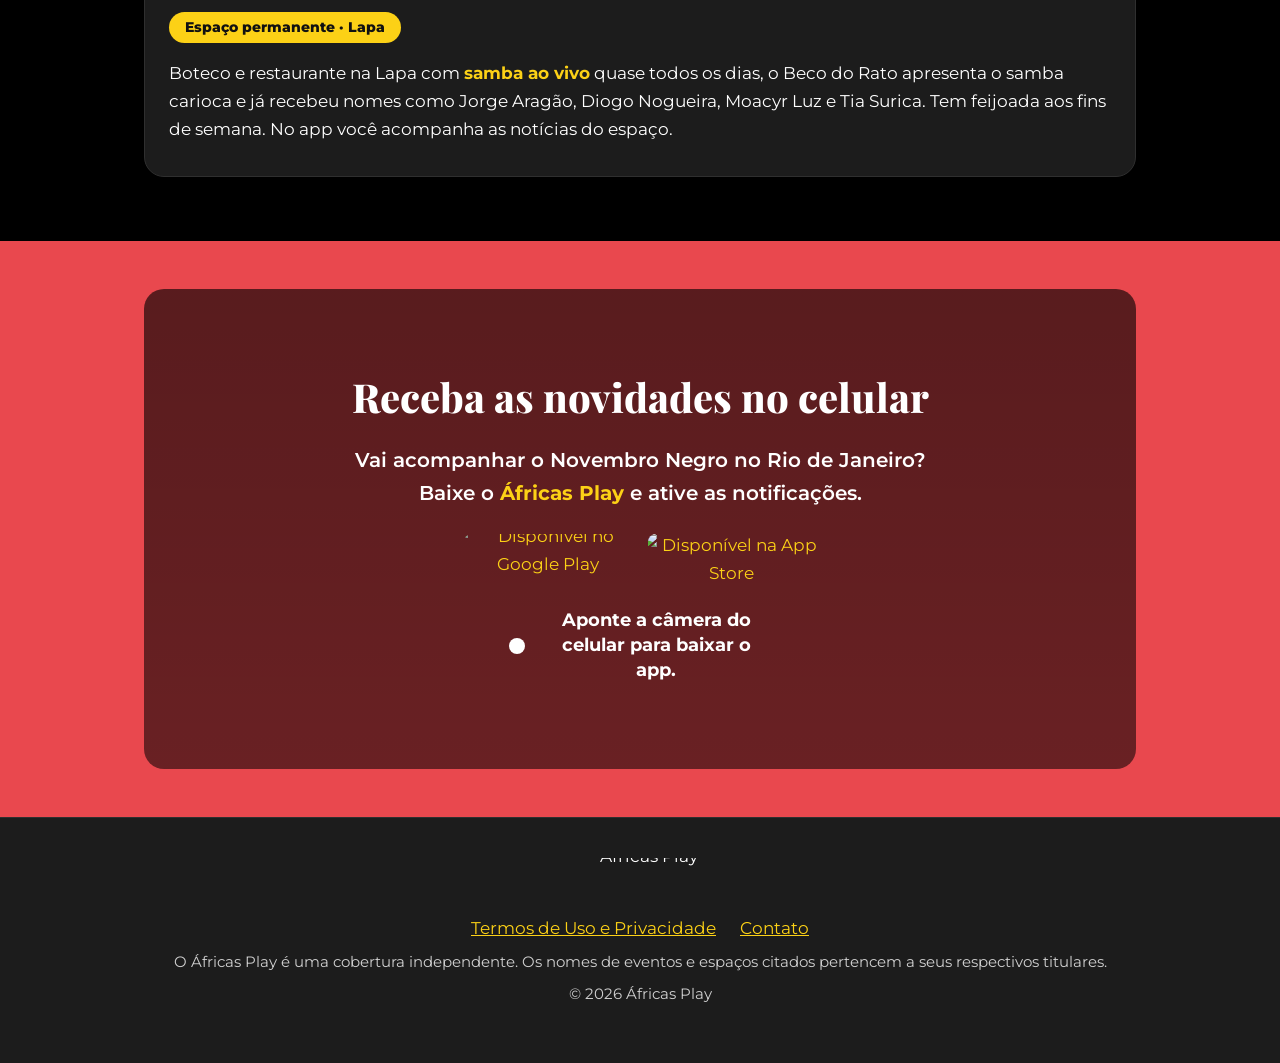
==== commit 447b145f: "Trem do Samba: data confirmada 05/12/2026 Co-Authored-By: Claude Sonnet 5.5 <noreply@anthropic.com> " ====
--- a/rio/index.html
+++ b/rio/index.html
@@ -8,7 +8,7 @@
 <link rel="preconnect" href="https://fonts.googleapis.com">
 <link rel="preconnect" href="https://fonts.gstatic.com" crossorigin>
 <link href="https://fonts.googleapis.com/css2?family=Montserrat:wght@400;600;700;800&family=Playfair+Display:wght@800&display=swap" rel="stylesheet">
-<link rel="stylesheet" href="../assets/style.css?v=21">
+<link rel="stylesheet" href="../assets/style.css?v=23">
 <!-- TAG DO GOOGLE: colar aqui o código enviado pelo Ricardo (ID da conta e conversão dos botões das lojas) -->
 </head>
 <body>
@@ -68,7 +68,7 @@
           <div class="foto"><img src="../assets/img/trem.jpg" alt="Passageiros cantando e tocando samba dentro do Trem do Samba"><span class="credito">Foto: divulgação</span></div>
           <div class="corpo">
             <h3>Trem do Samba</h3>
-            <span class="quando">Dezembro de 2026 · Central do Brasil a Oswaldo Cruz</span>
+            <span class="quando">05/12/2026 · Central do Brasil a Oswaldo Cruz</span>
             <p>Idealizado por Marquinhos de Oswaldo Cruz, o <span class="dest">Trem do Samba</span> é inspirado nas viagens que Paulo da Portela e outros sambistas faziam no início do século 20 para fugir da repressão ao gênero. A festa parte da Central do Brasil rumo a Oswaldo Cruz, na Zona Norte, e acontece desde 1996, perto do Dia Nacional do Samba, em 2 de dezembro. No bairro, há rodas de samba e shows. No app você acompanha as notícias da edição deste ano.</p>
           </div>
         </article>
@@ -134,6 +134,6 @@
 </footer>
 
 <script src="https://cdnjs.cloudflare.com/ajax/libs/qrcodejs/1.0.0/qrcode.min.js"></script>
-<script src="../assets/eventos.js?v=21"></script>
+<script src="../assets/eventos.js?v=23"></script>
 </body>
 </html>
